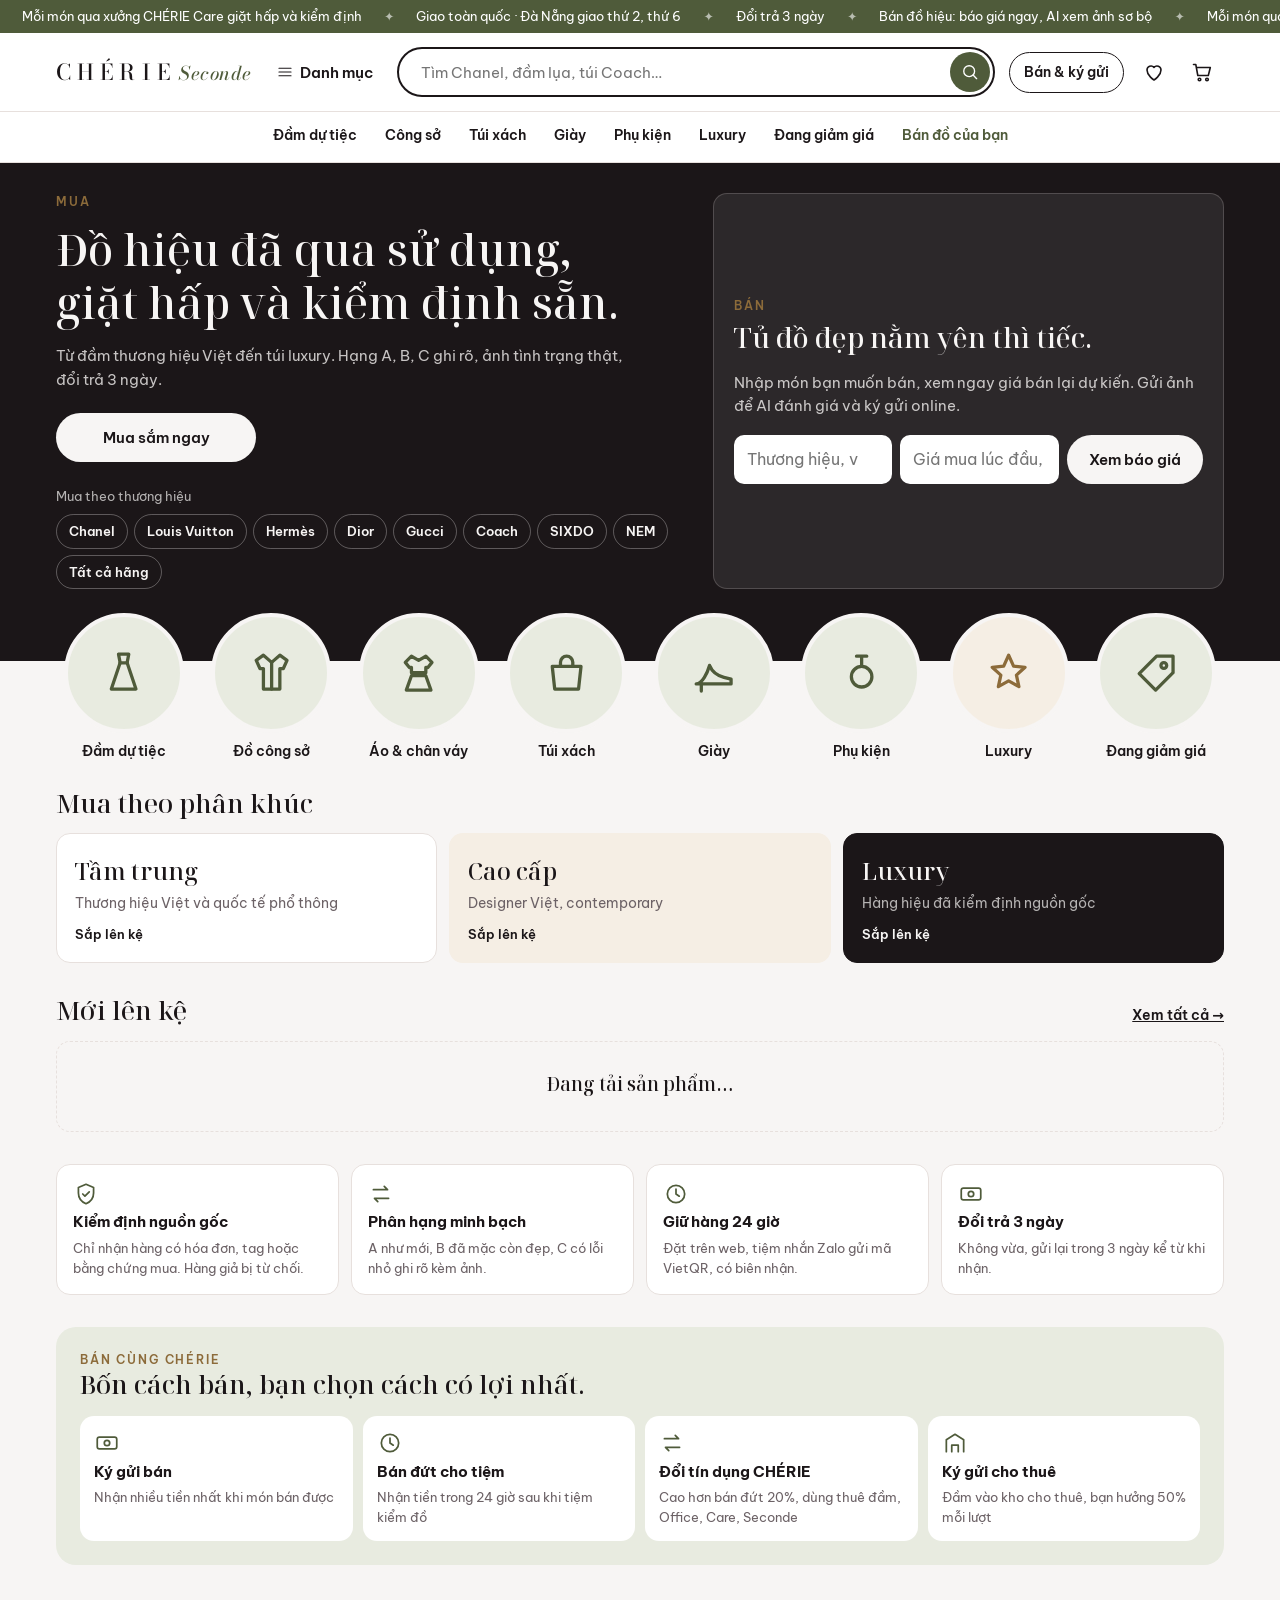
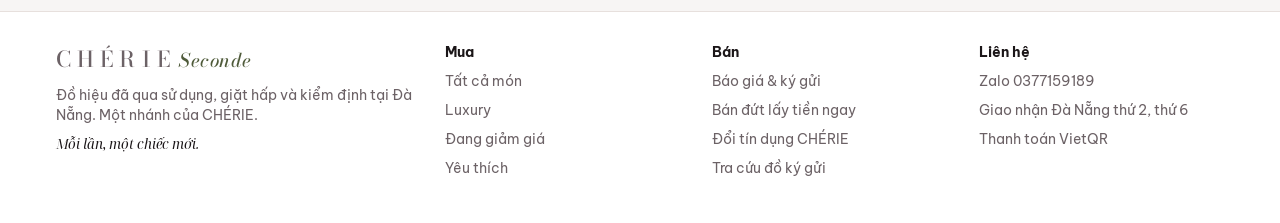
==== index.html @ 3f6c95f3 "Hợp đồng: Bên B để 'đang cập nhật', bỏ ký hiệu giả định khỏi chữ khách thấy Co-Authored-By: Claude O" ====
<!doctype html>
<html lang="vi">
<head>
<meta charset="utf-8">
<meta name="viewport" content="width=device-width,initial-scale=1,viewport-fit=cover">
<meta name="theme-color" content="#4F5B3A">
<link rel="preconnect" href="https://fonts.googleapis.com"><link rel="preconnect" href="https://fonts.gstatic.com" crossorigin>
<link rel="stylesheet" href="https://fonts.googleapis.com/css2?family=Bodoni+Moda:ital,opsz,wght@0,6..96,400..600;1,6..96,400&family=Noto+Serif+Display:ital,wght@0,400..600;1,400&family=Be+Vietnam+Pro:wght@400;500;600;700&display=swap">
<title>CHÉRIE Seconde · Đầm hiệu secondhand và ký gửi</title>
<meta name="description" content="Đầm thương hiệu Việt và hàng hiệu secondhand đã giặt hấp, phân hạng A/B/C rõ ràng, ảnh tình trạng thật. Giao toàn quốc, đổi trả 3 ngày. Nhận ký gửi đồ hiệu tại Đà Nẵng.">
<meta property="og:title" content="CHÉRIE Seconde">
<meta property="og:description" content="Đầm đẹp đã qua một mùa tiệc, giá chỉ bằng một phần. Ký gửi đồ hiệu cùng CHÉRIE.">
<meta property="og:url" content="https://2hand.cherie.io.vn/">
<link rel="canonical" href="https://2hand.cherie.io.vn/">
<link rel="stylesheet" href="seconde.css?v=4">
</head>
<body>
<div id="app"></div>
<div id="sheet" class="sheet" hidden><div class="in" id="sheetIn"></div></div>
<div id="toast" class="toast" hidden role="status"></div>
<script>window.SC_MODE="shop";</script>
<script src="config.js?v=2"></script>
<script src="api.js?v=1"></script>
<script src="app.js?v=6"></script>
</body>
</html>
---- seconde.css ----
/* Màu riêng Seconde: rêu #4F5B3A (tối #9DB08A), nền nhạt #E8EBE0 — theo Tóm tắt – Seconde. Biến vẫn tên --wine để khớp code cũ. */
/* Hai giao diện tách rời trong cùng kho dữ liệu: Cửa hàng (khách) và Quản trị (#quan-tri, nhân viên).
   Cửa hàng: lưới sản phẩm 2 cột trên điện thoại, giỏ hàng trượt. Quản trị: thanh bên trên máy tính, thanh dưới trên điện thoại. */
:root{
  --bg:#F7F5F4;--surface:#FFFFFF;--ink:#1B1618;--muted:#6C6266;--line:#E7E0DD;--soft:#F1ECEA;
  --wine:#4F5B3A;--wine-ink:#FFFFFF;--wine-soft:#E8EBE0;--gold:#8C6B3A;--gold-soft:#F5EEE4;
  --ok:#2F6B4F;--ok-soft:#E4F0E9;--warn:#985A0C;--warn-soft:#FBEEDA;--bad:#A3263A;--bad-soft:#F9E2E6;--info:#36556E;--info-soft:#E5EDF3;
  --display:'Noto Serif Display','Bodoni Moda',Georgia,serif;--brand:'Bodoni Moda',Didot,Georgia,serif;--body:'Be Vietnam Pro',system-ui,-apple-system,'Segoe UI',sans-serif;
  --r:14px;--r-sm:10px;--shadow:0 1px 2px rgba(27,22,24,.06),0 8px 24px rgba(27,22,24,.06);
}
@media (prefers-color-scheme:dark){:root:not([data-theme="light"]){
  --bg:#141011;--surface:#1E1819;--ink:#F2ECEA;--muted:#B0A4A8;--line:#382D30;--soft:#2A2124;
  --wine:#9DB08A;--wine-ink:#141A0F;--wine-soft:#262C1E;--gold:#D4B37E;--gold-soft:#32281B;
  --ok:#90CDAF;--ok-soft:#1D3128;--warn:#E9B66C;--warn-soft:#382A16;--bad:#F29CA9;--bad-soft:#3D1E24;--info:#9EC1DC;--info-soft:#1C2A35;
  --shadow:0 1px 2px rgba(0,0,0,.3),0 8px 24px rgba(0,0,0,.25);color-scheme:dark}}
:root[data-theme="dark"]{
  --bg:#141011;--surface:#1E1819;--ink:#F2ECEA;--muted:#B0A4A8;--line:#382D30;--soft:#2A2124;
  --wine:#9DB08A;--wine-ink:#141A0F;--wine-soft:#262C1E;--gold:#D4B37E;--gold-soft:#32281B;
  --ok:#90CDAF;--ok-soft:#1D3128;--warn:#E9B66C;--warn-soft:#382A16;--bad:#F29CA9;--bad-soft:#3D1E24;--info:#9EC1DC;--info-soft:#1C2A35;
  --shadow:0 1px 2px rgba(0,0,0,.3),0 8px 24px rgba(0,0,0,.25);color-scheme:dark}
*{box-sizing:border-box}
[hidden]{display:none!important}
html,body{background:var(--bg);color:var(--ink)}
body{font:15px/1.55 var(--body);margin:0}
body::before{content:"";position:fixed;inset:0 0 auto;height:env(safe-area-inset-top,0px);z-index:40;background:var(--bg)}
h1,h2,h3{font-family:var(--display);font-weight:500;text-wrap:balance;margin:0;line-height:1.2}
h1{font-size:clamp(26px,5.5vw,40px)}h2{font-size:clamp(21px,4vw,26px)}h3{font-size:18px}
a{color:inherit}
.gut{padding-left:max(16px,env(safe-area-inset-left,0px));padding-right:max(16px,env(safe-area-inset-right,0px))}
.max{max-width:1200px;margin:0 auto}
.num{font-variant-numeric:tabular-nums}
.muted{color:var(--muted)}.small{font-size:13px}
.eyebrow{font-size:11.5px;letter-spacing:.16em;text-transform:uppercase;color:var(--gold);font-weight:600}
.row{display:flex;flex-wrap:wrap;gap:8px;align-items:center}
.stack{display:flex;flex-direction:column;gap:12px}
.btn{display:inline-flex;align-items:center;justify-content:center;gap:6px;border:0;border-radius:999px;padding:11px 18px;font:inherit;font-weight:600;cursor:pointer;background:var(--ink);color:var(--bg);text-decoration:none;white-space:nowrap}
.btn.wine{background:var(--wine);color:var(--wine-ink)}
.btn.line{background:transparent;color:var(--ink);border:1px solid var(--line)}
.btn.soft{background:var(--soft);color:var(--ink)}
.btn.sm{padding:7px 12px;font-size:13px}
.btn.block{width:100%}
.btn[disabled]{opacity:.45;cursor:not-allowed}
button:focus-visible,a:focus-visible,input:focus-visible,select:focus-visible,textarea:focus-visible{outline:2px solid var(--gold);outline-offset:2px}
input,select,textarea{font:inherit;font-size:16px;color:var(--ink);background:var(--surface);border:1px solid var(--line);border-radius:var(--r-sm);padding:10px 12px;width:100%;min-width:0}
textarea{min-height:84px;resize:vertical}
label.f{display:flex;flex-direction:column;gap:5px;font-size:13px;color:var(--muted);min-width:0}
.g2{display:grid;grid-template-columns:repeat(auto-fit,minmax(min(100%,220px),1fr));gap:12px}
.chip{border:1px solid var(--line);background:var(--surface);color:var(--ink);border-radius:999px;padding:7px 13px;font:inherit;font-size:13.5px;cursor:pointer;white-space:nowrap}
.chip[aria-pressed="true"]{background:var(--ink);color:var(--bg);border-color:var(--ink)}
.chips{display:flex;gap:6px;overflow-x:auto;padding-bottom:2px;scrollbar-width:none}
.chips::-webkit-scrollbar{display:none}
.pill{display:inline-flex;align-items:center;gap:4px;border-radius:999px;padding:2px 9px;font-size:11.5px;font-weight:600;background:var(--soft);color:var(--ink);white-space:nowrap}
.pill.A,.pill.ok{background:var(--ok-soft);color:var(--ok)}
.pill.B{background:var(--gold-soft);color:var(--gold)}
.pill.C,.pill.wine{background:var(--wine-soft);color:var(--wine)}
.pill.warn{background:var(--warn-soft);color:var(--warn)}
.pill.bad{background:var(--bad-soft);color:var(--bad)}
.pill.info{background:var(--info-soft);color:var(--info)}
.pill.sale{background:var(--wine);color:var(--wine-ink)}
.card{background:var(--surface);border:1px solid var(--line);border-radius:var(--r);padding:16px;min-width:0}
.empty{border:1px dashed var(--line);border-radius:var(--r);padding:28px 18px;text-align:center;color:var(--muted)}
.empty b{display:block;color:var(--ink);font-family:var(--display);font-weight:500;font-size:19px;margin-bottom:4px}
.banner{border-radius:var(--r-sm);padding:10px 12px;font-size:13.5px;background:var(--gold-soft)}
.banner.bad{background:var(--bad-soft)}.banner.ok{background:var(--ok-soft)}.banner.info{background:var(--info-soft)}
.ph{aspect-ratio:3/4;width:100%;max-width:100%;border-radius:var(--r);background:linear-gradient(160deg,var(--gold-soft),var(--soft));overflow:hidden;position:relative;display:flex;align-items:center;justify-content:center}
.ph img{width:100%;height:100%;object-fit:cover;display:block}
.ph .mono{font-family:var(--display);font-size:clamp(16px,3.5vw,22px);letter-spacing:.22em;color:var(--gold);text-align:center;padding:12px}
.toast{position:fixed;left:50%;transform:translateX(-50%);bottom:calc(84px + env(safe-area-inset-bottom,0px));z-index:60;background:var(--ink);color:var(--bg);padding:10px 16px;border-radius:999px;font-size:14px;max-width:calc(100% - 32px);box-shadow:var(--shadow)}
.sheet{position:fixed;inset:0;z-index:50;background:rgba(18,10,13,.5);display:flex;align-items:flex-end;justify-content:center}
.sheet>.in{background:var(--bg);width:100%;max-width:760px;max-height:92%;overflow:auto;border-radius:22px 22px 0 0;padding:18px max(16px,env(safe-area-inset-right,0px)) calc(22px + env(safe-area-inset-bottom,0px)) max(16px,env(safe-area-inset-left,0px));display:flex;flex-direction:column;gap:14px}
.sheet.side{justify-content:flex-end;align-items:stretch}
.sheet.side>.in{max-width:440px;max-height:none;height:100%;border-radius:0;padding-top:calc(18px + env(safe-area-inset-top,0px))}
@media (min-width:760px){.sheet:not(.side){align-items:center}.sheet:not(.side)>.in{border-radius:22px}}
@media (max-width:759px){.sheet.side{align-items:flex-end}.sheet.side>.in{height:auto;max-height:92%;max-width:none;border-radius:22px 22px 0 0;padding-top:18px}}
.x{margin-left:auto;background:transparent;border:0;font-size:26px;color:var(--muted);cursor:pointer;line-height:1;padding:4px 8px}
.tbl{overflow-x:auto;border:1px solid var(--line);border-radius:var(--r);background:var(--surface)}
table{border-collapse:collapse;width:100%;font-size:13.5px}
th,td{text-align:left;padding:10px;border-bottom:1px solid var(--line);vertical-align:top}
th{font-size:11.5px;letter-spacing:.08em;text-transform:uppercase;color:var(--muted);font-weight:600;white-space:nowrap}
tr:last-child td{border-bottom:0}
.r{text-align:right}
@media (prefers-reduced-motion:no-preference){.sheet>.in{animation:up .22s ease-out}@keyframes up{from{transform:translateY(20px);opacity:.6}to{transform:none;opacity:1}}}

/* ============ CỬA HÀNG (kiểu sàn, tham khảo bố cục Etsy) ============ */
.annc{background:var(--wine);color:var(--wine-ink);font-size:12.5px;overflow:hidden;white-space:nowrap;padding-block:7px}
.annc .track{display:inline-flex;gap:22px;align-items:center;padding-left:22px;animation:chay 38s linear infinite;will-change:transform}
.annc .track i{font-style:normal;opacity:.6}
@keyframes chay{from{transform:translateX(0)}to{transform:translateX(-50%)}}
.annc:hover .track{animation-play-state:paused}
@media (prefers-reduced-motion:reduce){.annc .track{animation:none}}
.shead{position:sticky;top:env(safe-area-inset-top,0px);z-index:30;background:var(--surface);border-bottom:1px solid var(--line)}
.shead .in{display:flex;align-items:center;gap:14px;padding-block:14px}
.word{font-family:var(--brand);font-size:22px;letter-spacing:.28em;font-weight:500;white-space:nowrap;text-decoration:none;color:var(--ink)}
.word em{font-style:italic;letter-spacing:.03em;color:var(--wine);font-size:19px;margin-left:3px}
.catbtn{display:inline-flex;align-items:center;gap:6px;border:0;background:transparent;color:var(--ink);font:inherit;font-weight:600;padding:8px 10px;border-radius:999px;cursor:pointer;white-space:nowrap}
.catbtn:hover{background:var(--soft)}
.ssearch{flex:1;min-width:0;display:flex;align-items:center;border:2px solid var(--ink);border-radius:999px;background:var(--surface);padding:3px 3px 3px 16px}
.ssearch input{border:0;padding:8px 6px;background:transparent;font-size:15px;outline:none}
.ssearch input:focus-visible{outline:none}
.ssearch:focus-within{box-shadow:0 0 0 3px var(--wine-soft)}
.ssearch button{flex:none;width:40px;height:40px;border-radius:999px;border:0;background:var(--wine);color:var(--wine-ink);display:flex;align-items:center;justify-content:center;cursor:pointer}
.ssearch button .ico{width:20px;height:20px}
.sact{display:flex;align-items:center;gap:4px}
.sellbtn{white-space:nowrap;text-decoration:none;font-weight:600;font-size:14px;padding:9px 14px;border-radius:999px;border:1.5px solid var(--ink);color:var(--ink);margin-right:4px}
.sellbtn:hover{background:var(--ink);color:var(--bg)}
.icbtn{position:relative;display:inline-flex;align-items:center;justify-content:center;width:44px;height:44px;border-radius:999px;border:0;background:transparent;color:var(--ink);cursor:pointer;text-decoration:none}
.icbtn:hover{background:var(--soft)}
.icbtn .ico{width:24px;height:24px}
.icbtn b{position:absolute;top:2px;right:2px;min-width:18px;height:18px;border-radius:999px;background:var(--wine);color:var(--wine-ink);font-size:11px;display:flex;align-items:center;justify-content:center;padding:0 4px}
.subnav-w{border-top:1px solid var(--line)}
.subnav{display:flex;justify-content:center;gap:4px;overflow-x:auto;scrollbar-width:none;padding-block:4px}
.subnav::-webkit-scrollbar{display:none}
.subnav a{padding:9px 12px;text-decoration:none;font-weight:600;font-size:14px;color:var(--ink);white-space:nowrap;border-bottom:2px solid transparent}
.subnav a:hover,.subnav a[aria-current="page"]{border-bottom-color:var(--ink)}
.subnav a.sell{color:var(--wine)}
@media (max-width:899px){
  .shead .in{flex-wrap:wrap;gap:8px 10px;padding-block:10px}
  .catbtn span,.sellbtn{display:none}
  .word{font-size:19px;margin-right:auto;order:-1}
  .catbtn{order:-2;padding:8px}
  .ssearch{order:5;flex-basis:100%}
  .subnav{justify-content:flex-start}
}
/* dải hai nhiệm vụ */
.band{background:var(--ink);color:var(--bg);padding-block:30px 72px}
.band.slim{padding-block:30px}
.band .eyebrow{color:var(--gold)}
.band h1{font-size:clamp(28px,4.4vw,44px);margin-top:6px}
.band p{color:color-mix(in srgb,var(--bg) 78%,transparent);max-width:58ch;margin:10px 0 0}
.duo{display:grid;grid-template-columns:1.25fr 1fr;gap:18px;align-items:stretch}
@media (max-width:820px){.duo{grid-template-columns:1fr}}
.mission{display:flex;flex-direction:column;gap:6px;justify-content:center}
.mission .row{margin-top:14px}
.mission.sell{background:color-mix(in srgb,var(--bg) 8%,transparent);border:1px solid color-mix(in srgb,var(--bg) 18%,transparent);border-radius:var(--r);padding:20px}
.mission.sell h2{font-size:clamp(22px,3vw,28px)}
.qq{display:grid;grid-template-columns:1fr 1fr auto;gap:8px;margin-top:12px}
@media (max-width:520px){.qq{grid-template-columns:1fr}}
.qq input{background:var(--surface);color:var(--ink);border-color:transparent}
.btn.light{background:var(--bg);color:var(--ink)}
.btn.ghost{background:transparent;color:var(--bg);border:1px solid color-mix(in srgb,var(--bg) 40%,transparent)}
/* vòng tròn danh mục, đè lên mép dải tối */
.cats{display:grid;grid-template-columns:repeat(8,minmax(0,1fr));gap:12px;margin-top:-48px;position:relative}
@media (max-width:899px){.cats{grid-template-columns:repeat(4,minmax(0,1fr));margin-top:-40px}}
.cat{display:flex;flex-direction:column;align-items:center;gap:8px;text-decoration:none;color:var(--ink);font-weight:600;font-size:13.5px;text-align:center}
.circ{width:100%;max-width:120px;aspect-ratio:1;border-radius:999px;background:var(--wine-soft);border:4px solid var(--bg);display:flex;align-items:center;justify-content:center;color:var(--wine);transition:transform .15s}
.circ.lux{background:var(--gold-soft);color:var(--gold)}
.cat:hover .circ{transform:translateY(-3px)}
.cico{width:44%;height:44%}
.cico.sm{width:26px;height:26px;flex:none}
.sect{padding-block:26px 6px}
.sh{display:flex;align-items:baseline;justify-content:space-between;gap:12px;margin-bottom:14px}
.sh a{font-weight:600;font-size:14px;color:var(--ink)}
.tiers3{display:grid;grid-template-columns:repeat(3,minmax(0,1fr));gap:12px}
@media (max-width:720px){.tiers3{grid-template-columns:1fr}}
.tier{display:flex;flex-direction:column;gap:4px;text-decoration:none;color:var(--ink);border-radius:var(--r);padding:18px;background:var(--surface);border:1px solid var(--line);min-height:120px;justify-content:flex-end}
.tier b{font-family:var(--display);font-weight:500;font-size:24px}
.tier span{color:var(--muted);font-size:13.5px}
.tier em{font-style:normal;font-weight:600;font-size:13px;margin-top:6px}
.tier.luxury{background:var(--ink);color:var(--bg);border-color:var(--ink)}
.tier.luxury span{color:color-mix(in srgb,var(--bg) 70%,transparent)}
.tier.caocap{background:var(--gold-soft);border-color:transparent}
.tier:hover{box-shadow:var(--shadow)}
/* lưới sản phẩm */
.grid{display:grid;grid-template-columns:repeat(4,minmax(0,1fr));gap:24px 18px;padding-block:4px 20px}
@media (max-width:1000px){.grid{grid-template-columns:repeat(3,minmax(0,1fr))}}
@media (max-width:680px){.grid{grid-template-columns:repeat(2,minmax(0,1fr));gap:18px 10px}}
.pcard{display:flex;flex-direction:column;gap:4px;min-width:0}
.pcard .media{position:relative}
.pcard .imgbtn{display:block;border-radius:var(--r);overflow:hidden}
.pcard .imgbtn .ph{border-radius:var(--r);transition:transform .25s}
.pcard:hover .imgbtn .ph{transform:scale(1.02)}
.heart{position:absolute;right:8px;top:8px;width:36px;height:36px;border-radius:999px;border:0;background:var(--surface);color:var(--ink);display:flex;align-items:center;justify-content:center;cursor:pointer;box-shadow:0 1px 4px rgba(0,0,0,.15)}
.heart .ico{width:19px;height:19px}
.heart[aria-pressed="true"]{color:var(--bad)}
.heart[aria-pressed="true"] .ico{fill:currentColor}
.heart.big{width:44px;height:44px;right:12px;top:12px}
.tag{position:absolute;left:8px;bottom:8px;font-size:11.5px;font-weight:700;padding:4px 9px;border-radius:999px;background:var(--surface);color:var(--ink)}
.tag.lux{background:var(--ink);color:var(--bg)}
.tag.sale{background:var(--wine);color:var(--wine-ink)}
.tag.static{position:static;align-self:flex-start}
.pcard .nm{font-size:14.5px;line-height:1.35;color:var(--ink);text-decoration:none;white-space:nowrap;overflow:hidden;text-overflow:ellipsis;margin-top:6px}
.pcard .nm:hover{text-decoration:underline}
.seller{font-size:12.5px;color:var(--muted)}
.hg{font-weight:600}.hg.A{color:var(--ok)}.hg.B{color:var(--gold)}.hg.C{color:var(--wine)}
.price{display:flex;gap:6px;align-items:baseline;flex-wrap:wrap}
.price b{font-weight:700;font-size:16px}
.price s{color:var(--muted);font-size:12.5px}
.price .off{font-size:12.5px;color:var(--muted)}
.save{color:var(--ok);font-weight:600}
.why{display:grid;grid-template-columns:repeat(4,minmax(0,1fr));gap:12px}
@media (max-width:820px){.why{grid-template-columns:repeat(2,minmax(0,1fr))}}
.why div{background:var(--surface);border:1px solid var(--line);border-radius:var(--r);padding:16px;font-size:13px;color:var(--muted);display:flex;flex-direction:column;gap:4px}
.why b{color:var(--ink);font-size:14.5px}
.wico{width:26px;height:26px;color:var(--wine);flex:none}
.sellband{background:var(--wine-soft);border-radius:calc(var(--r) + 6px);padding:24px;display:flex;flex-direction:column;gap:16px}
.sellband.slim{flex-direction:row;align-items:center;justify-content:space-between;flex-wrap:wrap;padding:18px 22px}
.ways{display:grid;grid-template-columns:repeat(4,minmax(0,1fr));gap:10px}
@media (max-width:820px){.ways{grid-template-columns:repeat(2,minmax(0,1fr))}}
.ways a{background:var(--surface);border-radius:var(--r);padding:14px;text-decoration:none;color:var(--muted);font-size:13px;display:flex;flex-direction:column;gap:4px}
.ways b{color:var(--ink);font-size:15px}
.ways a:hover{box-shadow:var(--shadow)}
/* trang Mua */
.mhead{padding-top:18px}
.mhead h1{margin-top:6px}
.mhead p{margin:4px 0 0}
.crumb{font-size:13px;color:var(--muted)}
.crumb a{color:var(--muted)}
.filters{position:sticky;top:calc(env(safe-area-inset-top,0px) + var(--hh,120px));z-index:20;background:var(--bg);display:flex;gap:8px;align-items:center;overflow-x:auto;scrollbar-width:none;padding-block:12px}
.filters::-webkit-scrollbar{display:none}
.grow{flex:1}
.chipsel{position:relative;flex:none}
.chipsel select{appearance:none;-webkit-appearance:none;border:1px solid var(--line);background:var(--surface);border-radius:999px;padding:8px 32px 8px 14px;font-size:14px;font-weight:600;cursor:pointer;width:auto}
.chipsel::after{content:"";position:absolute;right:13px;top:50%;width:6px;height:6px;border-right:2px solid currentColor;border-bottom:2px solid currentColor;transform:translateY(-70%) rotate(45deg);pointer-events:none}
.chipsel.on select{background:var(--ink);color:var(--bg);border-color:var(--ink)}
.chipsel.on::after{color:var(--bg)}
.sr{position:absolute;width:1px;height:1px;overflow:hidden;clip:rect(0 0 0 0)}
.chip{flex:none;font-weight:600}
.chip.on{background:var(--soft);border-color:var(--soft)}
.mtags{display:flex;flex-wrap:wrap;gap:6px;align-items:center;margin-bottom:8px}
.mtags:empty{display:none}
.linkbtn{border:0;background:none;color:var(--ink);font:inherit;font-size:13.5px;text-decoration:underline;cursor:pointer;padding:6px}
/* trang sản phẩm */
.sp{padding-top:14px}
.spgrid{display:grid;grid-template-columns:minmax(0,1.35fr) minmax(300px,1fr);gap:32px;margin-top:12px;align-items:start}
@media (max-width:880px){.spgrid{grid-template-columns:1fr;gap:18px}}
.gallery{display:flex;gap:10px}
.thumbs-v{display:flex;flex-direction:column;gap:8px;width:64px;flex:none;max-height:640px;overflow-y:auto}
.thumbs-v button{all:unset;cursor:pointer;border-radius:8px;overflow:hidden;aspect-ratio:1;border:2px solid transparent;box-sizing:border-box}
.thumbs-v button[aria-pressed="true"]{border-color:var(--ink)}
.thumbs-v img{width:100%;height:100%;object-fit:cover;display:block}
@media (max-width:880px){.gallery{flex-direction:column-reverse}.thumbs-v{flex-direction:row;width:auto;max-height:none;overflow-x:auto}.thumbs-v button{width:58px;flex:none}}
.mainimg{position:relative;flex:1;min-width:0;border-radius:var(--r);overflow:hidden;background:var(--soft)}
.mainimg img{width:100%;aspect-ratio:4/5;object-fit:cover;display:block}
.mainimg .ph{border-radius:0}
.mainimg .nav{position:absolute;top:50%;transform:translateY(-50%);width:42px;height:42px;border-radius:999px;border:0;background:var(--surface);color:var(--ink);display:flex;align-items:center;justify-content:center;cursor:pointer;box-shadow:var(--shadow)}
.mainimg .nav.l{left:12px}.mainimg .nav.r{right:12px}
.buybox{display:flex;flex-direction:column;gap:12px;position:sticky;top:calc(var(--hh,120px) + 16px)}
@media (max-width:880px){.buybox{position:static}}
.sptitle{font-size:clamp(24px,3vw,30px)}
.bigprice{font-size:28px;font-weight:700}
.policy{border:1px solid var(--line);border-radius:var(--r);background:var(--surface)}
.policy div{display:flex;justify-content:space-between;gap:12px;padding:10px 14px;border-bottom:1px solid var(--line);font-size:13.5px}
.policy div:last-child{border:0}
.policy span{color:var(--muted)}
.policy b{text-align:right;font-weight:600}
.hl h3{font-family:var(--body);font-weight:700;font-size:15px;margin-bottom:6px}
.hl ul{list-style:none;margin:0;padding:0}
.hl li{display:flex;justify-content:space-between;gap:12px;padding:6px 0;border-bottom:1px dashed var(--line);font-size:14px}
.hl li span{color:var(--muted)}
.hl p{margin:0;line-height:1.6}
.lo{color:var(--wine)}
.btn.block{width:100%;padding:14px}
/* trang Bán */
.sellgrid{display:grid;grid-template-columns:minmax(0,1.6fr) minmax(260px,1fr);gap:22px;padding-block:22px 30px;align-items:start}
@media (max-width:900px){.sellgrid{grid-template-columns:1fr}}
.sellside{position:sticky;top:calc(var(--hh,120px) + 16px)}
@media (max-width:900px){.sellside{position:static}}
.stp{display:flex;align-items:center;gap:10px}
.stp span{width:30px;height:30px;border-radius:999px;background:var(--ink);color:var(--bg);display:flex;align-items:center;justify-content:center;font-weight:700;flex:none}
.stp h2{font-size:21px}
.choose3{display:grid;grid-template-columns:repeat(3,minmax(0,1fr));gap:8px;margin-top:6px}
@media (max-width:560px){.choose3{grid-template-columns:1fr}}
.choose3 button,.offer{all:unset;box-sizing:border-box;cursor:pointer;background:var(--surface);border:1.5px solid var(--line);border-radius:var(--r);padding:12px;display:flex;flex-direction:column;gap:3px;color:var(--ink)}
.choose3 button span{font-size:12.5px;color:var(--muted)}
.choose3 button[aria-pressed="true"],.offer[aria-pressed="true"]{border-color:var(--wine);background:var(--wine-soft);box-shadow:0 0 0 1px var(--wine)}
.choose3 button:focus-visible,.offer:focus-visible{outline:2px solid var(--gold);outline-offset:2px}
.offers{display:grid;grid-template-columns:repeat(2,minmax(0,1fr));gap:10px}
@media (max-width:560px){.offers{grid-template-columns:1fr}}
.offer .ohead{display:flex;justify-content:space-between;align-items:center;gap:8px}
.offer .badge{font-size:11px;font-weight:700;background:var(--soft);padding:3px 8px;border-radius:999px}
.offer[aria-pressed="true"] .badge{background:var(--wine);color:var(--wine-ink)}
.offer b{font-size:15.5px;margin-top:4px}
.offer .amt{font-size:20px;font-weight:700;letter-spacing:-.01em}
.offer[disabled]{opacity:.5;cursor:not-allowed}
.empty.slim{padding:16px}
.linkcard{text-decoration:none;color:var(--ink);display:flex;flex-direction:column;gap:2px}
/* chung */
.gal{display:flex;gap:8px;overflow-x:auto;scroll-snap-type:x mandatory}
.gal .ph{flex:0 0 min(78%,320px);scroll-snap-align:start}
.cline{display:grid;grid-template-columns:64px 1fr auto;gap:10px;align-items:center;border-bottom:1px solid var(--line);padding-bottom:10px}
.cline .ph{border-radius:8px}
.tiers{display:flex;flex-direction:column}
.tiers div{display:flex;justify-content:space-between;gap:10px;border-bottom:1px solid var(--line);padding-block:8px}
.tiers div:last-child{border:0}
.menudm{display:grid;grid-template-columns:1fr;gap:4px}
.menudm a{display:flex;align-items:center;gap:12px;padding:10px;border-radius:10px;text-decoration:none;color:var(--ink);font-weight:600}
.menudm a:hover{background:var(--soft)}
.menudm small{display:block;font-weight:400;color:var(--muted);font-size:12.5px}
.sfoot2{margin-top:40px;background:var(--surface);border-top:1px solid var(--line);padding-block:30px 44px;font-size:13.5px}
.fcols{display:grid;grid-template-columns:1.5fr 1fr 1fr 1fr;gap:22px}
@media (max-width:760px){.fcols{grid-template-columns:1fr 1fr}}
.fcols div{display:flex;flex-direction:column;gap:8px;color:var(--muted)}
.fcols b{color:var(--ink)}
.fcols a{color:var(--muted);text-decoration:none}
.fcols a:hover{color:var(--ink);text-decoration:underline}
.fcols p{margin:0}
.tag2{font-family:var(--display);font-style:italic;color:var(--ink)}

/* ============ QUẢN TRỊ ============ */
.adm{display:grid;grid-template-columns:232px minmax(0,1fr);min-height:100%}
.aside{position:sticky;top:env(safe-area-inset-top,0px);height:100vh;align-self:start;border-right:1px solid var(--line);background:var(--surface);display:flex;flex-direction:column;gap:4px;padding:18px 12px}
.aside .word{font-size:19px;padding:4px 10px 14px}
.aside a{display:flex;align-items:center;gap:10px;padding:10px 12px;border-radius:10px;text-decoration:none;color:var(--muted);font-weight:500}
.aside a[aria-current="page"]{background:var(--soft);color:var(--ink)}
.aside a .cnt{margin-left:auto}
.aside .foot{margin-top:auto;font-size:12px;color:var(--muted);padding:10px}
.amain{min-width:0;padding-block:0 calc(90px + env(safe-area-inset-bottom,0px))}
.atop{position:sticky;top:env(safe-area-inset-top,0px);z-index:25;background:var(--bg);border-bottom:1px solid var(--line)}
.atop .in{display:flex;align-items:center;gap:12px;padding-block:12px;flex-wrap:wrap}
.atop h1{font-size:24px}
.atop .q{flex:1 1 220px;max-width:420px;margin-left:auto;position:relative}
.atop .q input{border-radius:999px;padding:9px 14px;background:var(--surface)}
.qres{position:absolute;left:0;right:0;top:calc(100% + 6px);background:var(--surface);border:1px solid var(--line);border-radius:var(--r);box-shadow:var(--shadow);max-height:60vh;overflow:auto;z-index:30}
.qres button{all:unset;display:flex;gap:10px;align-items:center;width:100%;box-sizing:border-box;padding:10px 12px;cursor:pointer;border-bottom:1px solid var(--line)}
.qres button:hover,.qres button:focus-visible{background:var(--soft)}
.abody{display:flex;flex-direction:column;gap:18px;padding-block:18px}
.bnav{display:none}
@media (max-width:899px){
  .adm{grid-template-columns:minmax(0,1fr)}
  .aside{display:none}
  .bnav{display:grid;grid-template-columns:repeat(5,1fr);position:fixed;left:0;right:0;bottom:0;z-index:30;background:var(--surface);border-top:1px solid var(--line);padding:6px max(6px,env(safe-area-inset-right,0px)) calc(6px + env(safe-area-inset-bottom,0px)) max(6px,env(safe-area-inset-left,0px))}
  .bnav a{display:flex;flex-direction:column;align-items:center;gap:2px;text-decoration:none;color:var(--muted);font-size:11px;font-weight:600;padding:4px 2px;position:relative}
  .bnav a svg{width:22px;height:22px}
  .bnav a[aria-current="page"]{color:var(--wine)}
  .bnav a .dot{position:absolute;top:0;right:calc(50% - 18px);min-width:16px;height:16px;border-radius:999px;background:var(--wine);color:var(--wine-ink);font-size:10px;display:flex;align-items:center;justify-content:center;padding:0 4px}
  .bnav a.plus svg{width:30px;height:30px}
}
.ico{width:18px;height:18px;flex:none}
.kpis{display:grid;grid-template-columns:repeat(4,minmax(0,1fr));gap:12px}
@media (max-width:899px){.kpis{grid-template-columns:repeat(2,minmax(0,1fr))}}
.kpi{background:var(--surface);border:1px solid var(--line);border-radius:var(--r);padding:14px;display:flex;flex-direction:column;gap:2px;min-width:0}
.kpi .k{font-size:12.5px;color:var(--muted)}
.kpi .v{font-size:clamp(18px,3.4vw,24px);font-weight:700;letter-spacing:-.01em}
.kpi .s{font-size:12px;color:var(--muted)}
.todo{display:flex;flex-direction:column;gap:8px}
.task{display:grid;grid-template-columns:6px minmax(0,1fr) auto;gap:12px;align-items:center;background:var(--surface);border:1px solid var(--line);border-radius:var(--r);padding:12px 12px 12px 0;overflow:hidden}
.task .bar{align-self:stretch;border-radius:0 4px 4px 0;background:var(--line)}
.task.p1 .bar{background:var(--bad)}.task.p2 .bar{background:var(--warn)}.task.p3 .bar{background:var(--info)}
.task .t{font-weight:600}
.task .d{font-size:13px;color:var(--muted)}
.task .acts{display:flex;gap:6px;flex-wrap:wrap;justify-content:flex-end}
@media (max-width:620px){.task{grid-template-columns:6px minmax(0,1fr)}.task .acts{grid-column:2;justify-content:flex-start}}
.two{display:grid;grid-template-columns:1.4fr 1fr;gap:16px}
@media (max-width:899px){.two{grid-template-columns:1fr}}
.chart svg{width:100%;height:auto;display:block}
.aging{display:flex;height:14px;border-radius:999px;overflow:hidden;background:var(--soft)}
.aging span{display:block;height:100%}
.legend{display:flex;flex-wrap:wrap;gap:6px 14px;font-size:12.5px;color:var(--muted)}
.legend i{display:inline-block;width:10px;height:10px;border-radius:3px;margin-right:5px;vertical-align:-1px}
.seg{display:flex;gap:6px;overflow-x:auto;scrollbar-width:none}
.seg::-webkit-scrollbar{display:none}
.irow{display:grid;grid-template-columns:auto 56px minmax(0,1fr) auto;gap:12px;align-items:center;background:var(--surface);border:1px solid var(--line);border-radius:var(--r);padding:10px 12px;cursor:pointer;text-align:left;font:inherit;color:inherit;width:100%}
.irow .ph{border-radius:8px}
.irow .ttl{font-weight:600;line-height:1.3}
.irow .sub{font-size:12.5px;color:var(--muted);display:flex;gap:6px;flex-wrap:wrap;align-items:center}
.irow .pr{text-align:right;font-weight:700}
.irow .pr small{display:block;font-weight:500;color:var(--muted);font-size:11.5px}
.irow input[type=checkbox]{width:20px;height:20px}
.irow.nosel{grid-template-columns:56px minmax(0,1fr) auto}
@media (max-width:520px){.irow .pr small{display:none}}
.bulk{position:sticky;bottom:calc(76px + env(safe-area-inset-bottom,0px));z-index:15;background:var(--ink);color:var(--bg);border-radius:999px;padding:8px 8px 8px 16px;display:flex;align-items:center;gap:8px;box-shadow:var(--shadow);flex-wrap:wrap}
@media (min-width:900px){.bulk{bottom:16px}}
.bulk .btn{background:var(--bg);color:var(--ink)}
.wiz{display:flex;gap:6px}
.wiz span{flex:1;height:4px;border-radius:999px;background:var(--line)}
.wiz span.on{background:var(--wine)}
.choose{display:grid;grid-template-columns:repeat(3,minmax(0,1fr));gap:10px}
@media (max-width:620px){.choose{grid-template-columns:1fr}}
.choose button{all:unset;box-sizing:border-box;cursor:pointer;background:var(--surface);border:1.5px solid var(--line);border-radius:var(--r);padding:14px;display:flex;flex-direction:column;gap:4px}
.choose button[aria-pressed="true"]{border-color:var(--wine);background:var(--wine-soft)}
.choose b{font-size:15px}.choose span{font-size:13px;color:var(--muted)}
.checks{display:grid;grid-template-columns:repeat(auto-fit,minmax(min(100%,200px),1fr));gap:8px}
.checks label{display:flex;gap:10px;align-items:center;background:var(--surface);border:1px solid var(--line);border-radius:var(--r-sm);padding:10px 12px;font-size:14px;cursor:pointer}
.checks input{width:18px;height:18px;flex:none}
.thumbs{display:grid;grid-template-columns:repeat(auto-fill,minmax(88px,1fr));gap:8px}
.thumbs .t{position:relative}
.thumbs .t button{position:absolute;right:4px;top:4px;border:0;border-radius:999px;background:var(--ink);color:var(--bg);width:24px;height:24px;cursor:pointer;font-size:14px;line-height:1}
.drop{border:1.5px dashed var(--line);border-radius:var(--r);padding:18px;text-align:center;color:var(--muted);cursor:pointer;display:block}
.drop input{display:none}
.ai{background:linear-gradient(135deg,var(--info-soft),var(--wine-soft));border-radius:var(--r);padding:14px;display:flex;flex-direction:column;gap:8px}
.breakdown{display:flex;flex-direction:column;font-size:14px}
.breakdown div{display:flex;justify-content:space-between;gap:12px;padding-block:6px;border-bottom:1px dashed var(--line)}
.breakdown div:last-child{border:0;font-weight:700}
.tl{display:flex;flex-direction:column;gap:0;border-left:2px solid var(--line);margin-left:6px;padding-left:14px}
.tl div{position:relative;padding-block:4px;font-size:13.5px}
.tl div::before{content:"";position:absolute;left:-20px;top:11px;width:10px;height:10px;border-radius:999px;background:var(--surface);border:2px solid var(--wine)}
.tl small{color:var(--muted);margin-right:6px}
.msg{background:var(--soft);border-radius:var(--r-sm);padding:12px;white-space:pre-wrap;font-size:14px}
.ctable .row-chu{cursor:pointer}

/* ===== bản 4: tab Mua/Bán, thương hiệu, quay lại, luồng bán 6 bước ===== */
.hsw{display:none;background:color-mix(in srgb,var(--bg) 10%,transparent);border-radius:999px;padding:4px;margin-bottom:18px;gap:4px}
.hsw button{flex:1;border:0;border-radius:999px;padding:10px;font:inherit;font-weight:600;font-size:14px;color:var(--bg);background:transparent;cursor:pointer}
.hsw button[aria-selected="true"]{background:var(--bg);color:var(--ink)}
@media (max-width:820px){.hsw{display:flex}.duo[data-tab="mua"] .mission.sell,.duo[data-tab="ban"] .mission.buy{display:none}.mission .cta{width:100%}}
.mission .cta{margin-top:16px;align-self:flex-start;min-width:200px;padding:13px 22px}
.qq .cta{margin-top:0;min-width:0}
.bwrap{margin-top:18px;display:flex;flex-direction:column;gap:8px}
.bwrap>span{color:color-mix(in srgb,var(--bg) 70%,transparent)}
.bchips{display:flex;flex-wrap:wrap;gap:6px}
.bchips a,.bchips button{border:1px solid color-mix(in srgb,var(--bg) 30%,transparent);color:var(--bg);background:transparent;border-radius:999px;padding:6px 12px;font:inherit;font-size:13px;font-weight:600;text-decoration:none;cursor:pointer}
.bchips a:hover,.bchips button:hover{background:color-mix(in srgb,var(--bg) 14%,transparent)}
.bchips.dark a,.bchips.dark button{border-color:var(--line);color:var(--ink)}
.bchips.dark a:hover,.bchips.dark button:hover{background:var(--soft)}
.backrow{display:flex;align-items:center;gap:12px;flex-wrap:wrap;margin-bottom:6px}
.back{display:inline-flex;align-items:center;gap:4px;border:1px solid var(--line);background:var(--surface);color:var(--ink);border-radius:999px;padding:6px 12px 6px 8px;font:inherit;font-size:13.5px;font-weight:600;cursor:pointer}
.back .ico{width:16px;height:16px}
.banwrap h1{font-size:clamp(26px,4vw,36px)}
.stepper{list-style:none;margin:0 0 18px;padding:0;display:grid;grid-template-columns:repeat(6,minmax(0,1fr));gap:6px;scroll-margin-top:calc(var(--hh,120px) + 8px)}
.stepper li{display:flex;flex-direction:column;gap:6px;font-size:12px;color:var(--muted)}
.stepper li::before{content:"";height:4px;border-radius:999px;background:var(--line)}
.stepper li.xong::before,.stepper li.dang::before{background:var(--wine)}
.stepper li span{display:none}
.stepper li b{font-weight:600}
.stepper li.dang b{color:var(--ink)}
@media (max-width:620px){.stepper li b{display:none}.stepper li.dang b{display:block;grid-column:1/-1}}
.navrow{justify-content:space-between;margin-top:6px}
.estim{display:flex;flex-direction:column;gap:2px;background:var(--wine-soft);border-radius:var(--r);padding:14px}
.estim b{font-size:22px}
.shots{list-style:none;margin:0;padding:0;display:grid;grid-template-columns:repeat(auto-fit,minmax(min(100%,200px),1fr));gap:6px}
.shots li{font-size:13px;padding:8px 10px;border-radius:10px;background:var(--soft);display:flex;gap:8px;align-items:center}
.shots li::before{content:"";width:16px;height:16px;border-radius:999px;border:1.5px solid var(--muted);flex:none}
.shots li.ok::before{background:var(--ok);border-color:var(--ok);box-shadow:inset 0 0 0 3px var(--soft)}
.thumbs .ph{position:relative}
.upl{position:absolute;inset:auto 0 0 0;background:rgba(0,0,0,.55);color:#fff;font-size:11px;text-align:center;padding:3px}
.drop{display:flex;flex-direction:column;align-items:center;gap:4px}
.drop .ico{width:26px;height:26px}
.drop.slim{padding:12px;flex-direction:row;justify-content:center;font-weight:600;color:var(--ink)}
.drop.done{border-style:solid;border-color:var(--ok);background:var(--ok-soft)}
.aigrid{display:grid;grid-template-columns:repeat(auto-fit,minmax(min(100%,220px),1fr));gap:10px}
.aibox{background:var(--soft);border-radius:var(--r);padding:12px;display:flex;flex-direction:column;gap:4px}
.aibox b{font-size:15.5px}
.meter{height:6px;border-radius:999px;background:var(--line);overflow:hidden}
.meter span{display:block;height:100%;background:var(--wine)}
.aiwait{display:flex;gap:12px;align-items:center;padding:16px;background:var(--soft);border-radius:var(--r)}
.spin{width:26px;height:26px;border-radius:999px;border:3px solid var(--line);border-top-color:var(--wine);flex:none}
@media (prefers-reduced-motion:no-preference){.spin{animation:quay 1s linear infinite}@keyframes quay{to{transform:rotate(360deg)}}}
.card.inner{background:var(--soft);border-color:transparent}
.hdbox{max-height:340px;overflow:auto;border:1px solid var(--line);border-radius:var(--r-sm);padding:14px;background:var(--bg);font-size:13.5px;line-height:1.6}
.hdbox h3{font-family:var(--body);font-size:15px;font-weight:700;text-align:center;margin-bottom:8px}
.hdbox p{margin:0 0 8px}
.cbx{display:flex;gap:10px;align-items:flex-start;font-size:14px;cursor:pointer}
.cbx input{width:20px;height:20px;flex:none;margin-top:1px}
.kywrap{position:relative;border:1.5px dashed var(--line);border-radius:var(--r-sm);background:#fff}
.kywrap canvas{display:block;width:100%;height:auto;aspect-ratio:10/3;touch-action:none;cursor:crosshair}
.kywrap .btn{position:absolute;right:8px;top:8px}
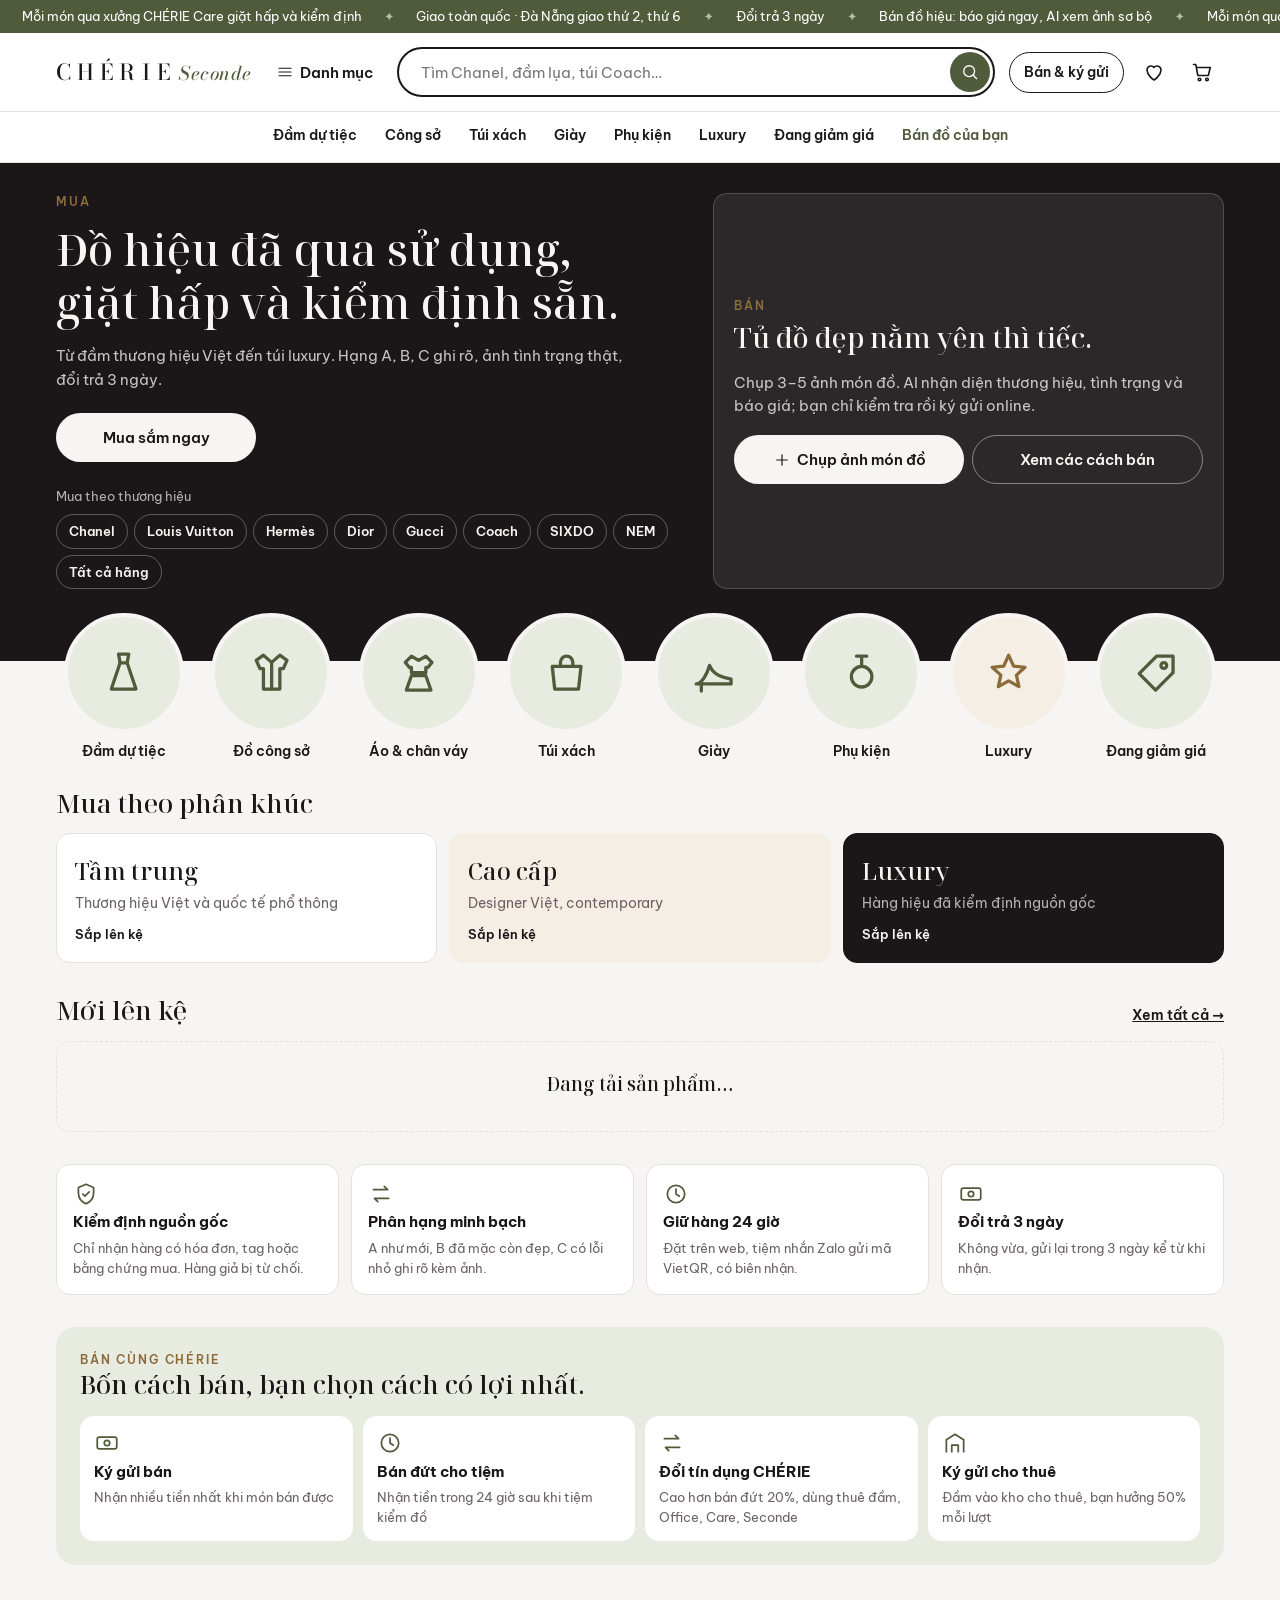
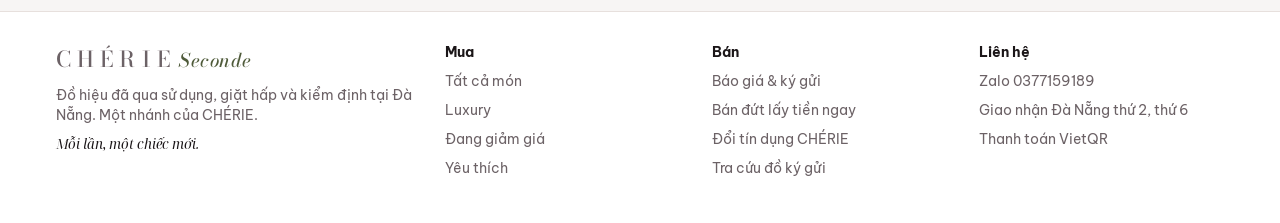
==== commit 1a3753b0: "Bán & ký gửi 4 bước: ảnh trước, AI nhận diện và điền sẵn, khách sửa; chọn thương hiệu dạng danh sách" ====
--- a/index.html
+++ b/index.html
@@ -12,7 +12,7 @@
 <meta property="og:description" content="Đầm đẹp đã qua một mùa tiệc, giá chỉ bằng một phần. Ký gửi đồ hiệu cùng CHÉRIE.">
 <meta property="og:url" content="https://2hand.cherie.io.vn/">
 <link rel="canonical" href="https://2hand.cherie.io.vn/">
-<link rel="stylesheet" href="seconde.css?v=4">
+<link rel="stylesheet" href="seconde.css?v=5">
 </head>
 <body>
 <div id="app"></div>
@@ -21,6 +21,6 @@
 <script>window.SC_MODE="shop";</script>
 <script src="config.js?v=2"></script>
 <script src="api.js?v=1"></script>
-<script src="app.js?v=6"></script>
+<script src="app.js?v=7"></script>
 </body>
 </html>
--- a/seconde.css
+++ b/seconde.css
@@ -444,3 +444,38 @@
 .kywrap{position:relative;border:1.5px dashed var(--line);border-radius:var(--r-sm);background:#fff}
 .kywrap canvas{display:block;width:100%;height:auto;aspect-ratio:10/3;touch-action:none;cursor:crosshair}
 .kywrap .btn{position:absolute;right:8px;top:8px}
+
+/* ---- Bán 4 bước (v3, 02/11) ---- */
+.stepper{grid-template-columns:repeat(4,minmax(0,1fr))}
+.stepper li b{display:block!important;white-space:nowrap;overflow:hidden;text-overflow:ellipsis;font-size:12.5px}
+.stepper li.xong b{color:var(--ink)}
+div.f{display:flex;flex-direction:column;gap:6px;font-size:13px;color:var(--muted);min-width:0}
+div.f > b{color:var(--ink)}
+.segs{display:flex;flex-wrap:wrap;gap:6px}
+.segs .chip,.bopts .chip{font-weight:500}
+.bopts{display:flex;flex-wrap:wrap;gap:6px;max-height:132px;overflow-y:auto;padding:2px;align-items:center}
+.bopts .chip.khac{border-style:dashed}
+.aitag{font-style:normal;font-size:10.5px;font-weight:700;letter-spacing:.02em;color:var(--wine);background:var(--wine-soft);border-radius:999px;padding:2px 7px;margin-left:4px;vertical-align:1px;white-space:nowrap}
+.aicard{display:flex;flex-direction:column;gap:10px;border:1px solid var(--line);border-radius:var(--r);padding:12px}
+.aihead{display:flex;gap:10px;align-items:center}
+.aihead b{font-size:16px;color:var(--ink)}
+.aibadge{flex:none;width:34px;height:34px;border-radius:999px;background:var(--wine);color:var(--bg);display:grid;place-items:center;font-weight:700;font-size:12px}
+.aimore summary{cursor:pointer;font-size:13.5px;font-weight:600;padding:4px 0}
+.aimore ul{margin:4px 0 6px;padding-left:18px;font-size:13px}
+.thieu{margin:0;text-align:right;min-height:1em}
+.thumbs{grid-template-columns:repeat(auto-fill,minmax(96px,1fr))}
+.thumbs .ph{aspect-ratio:1;border-radius:10px;overflow:hidden;background:var(--soft)}
+.thumbs .ph img{width:100%;height:100%;object-fit:cover;display:block}
+.thumbs .so{position:absolute;left:4px;top:4px;background:rgba(0,0,0,.6);color:#fff;border-radius:999px;font-size:11px;font-weight:700;min-width:20px;height:20px;display:grid;place-items:center}
+.drop.tile{aspect-ratio:1;padding:8px;justify-content:center;font-size:12.5px}
+.drop.tile b{color:var(--ink);font-size:13px;line-height:1.2}
+.shots{counter-reset:s}
+.qq{grid-template-columns:1fr 1fr}
+.filecta{position:relative;display:inline-flex;align-items:center;justify-content:center;gap:6px;cursor:pointer}
+.filecta input{position:absolute;inset:0;opacity:0;width:100%;cursor:pointer}
+.filecta .ico{width:18px;height:18px}
+.btn.ghostlight{background:transparent;color:var(--bg);border:1px solid color-mix(in srgb,var(--bg) 45%,transparent);text-align:center}
+@media (max-width:520px){.qq{grid-template-columns:1fr}}
+.fl{display:flex;align-items:center;flex-wrap:wrap;gap:4px}
+.fl .aitag{margin-left:2px}
+.brsel{color:var(--ink);font-weight:700;margin-left:4px}
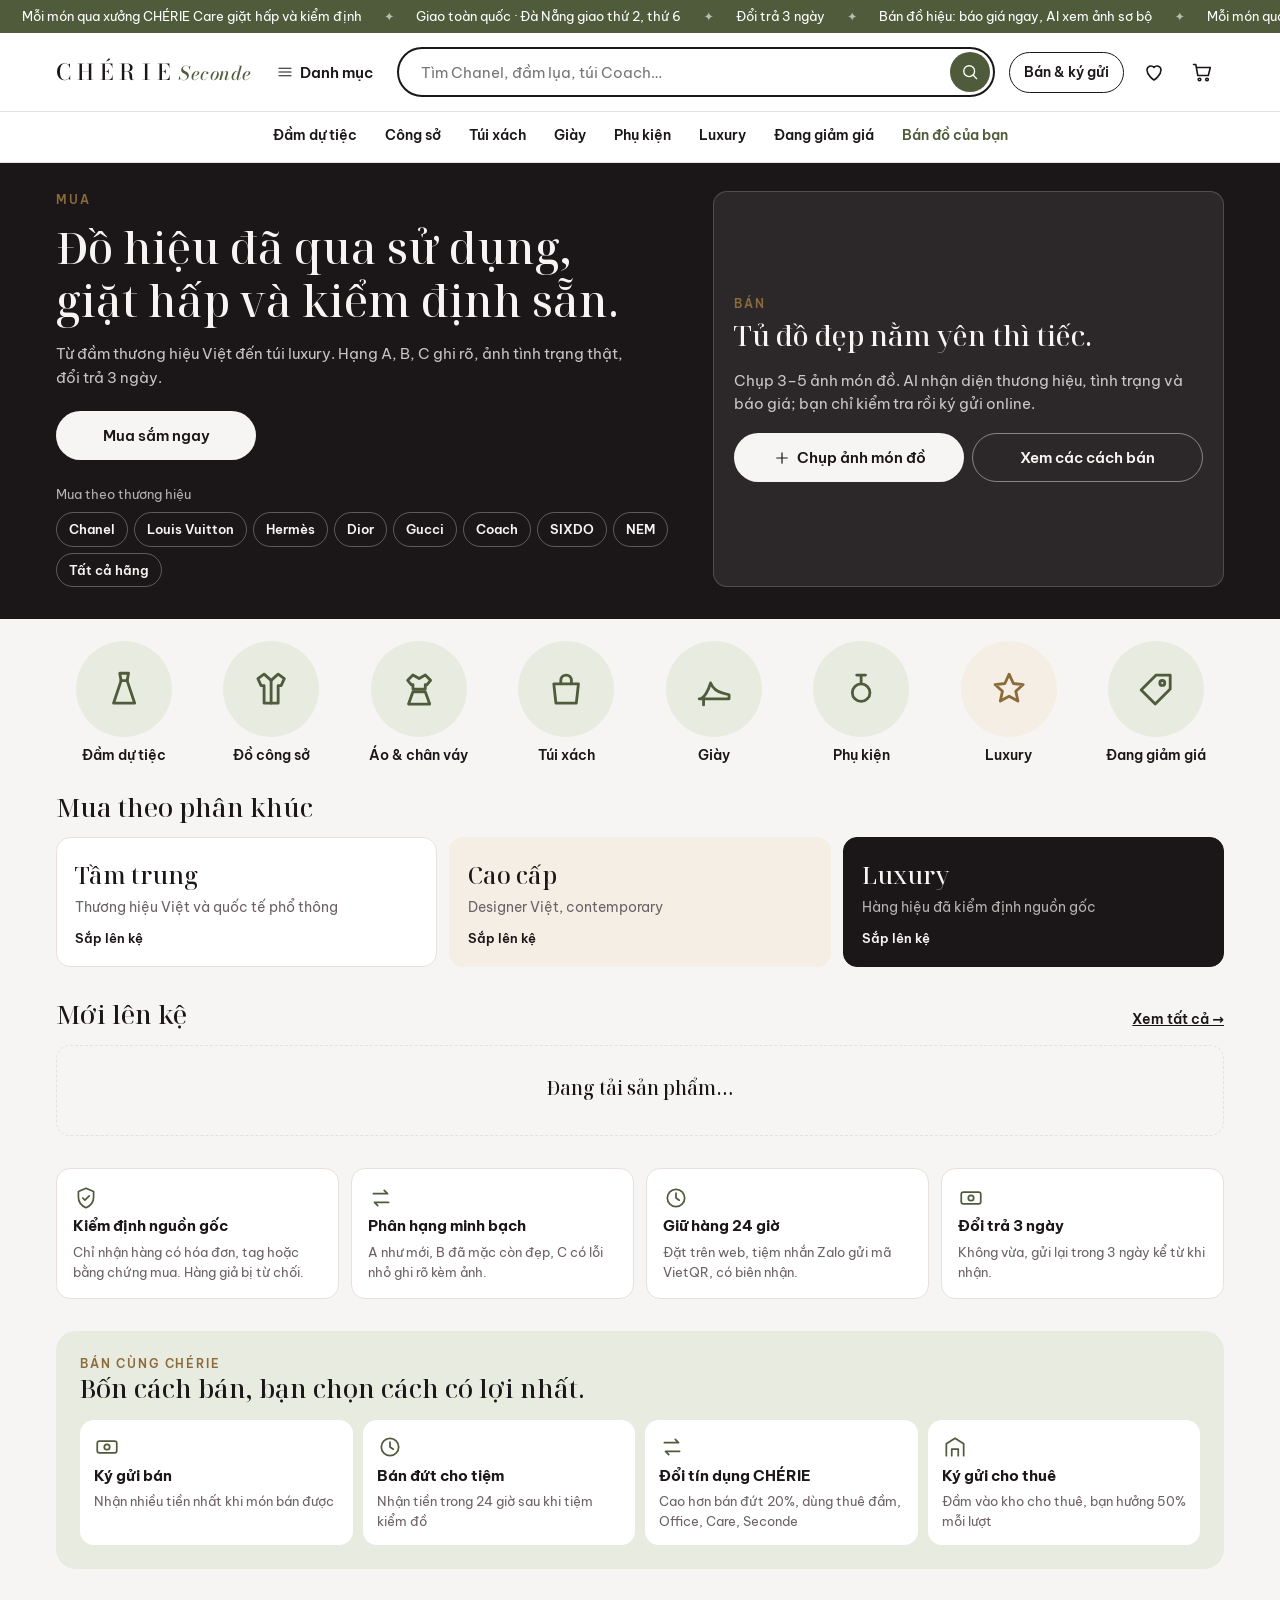
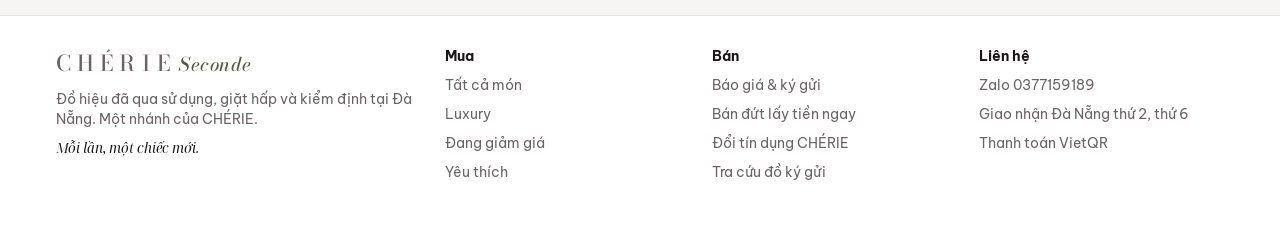
==== commit 5ad05b2a: "Sửa hiển thị chế độ tối: dải đầu trang và thẻ Luxury không đảo thành màu kem; danh mục tròn không đè" ====
--- a/index.html
+++ b/index.html
@@ -12,7 +12,7 @@
 <meta property="og:description" content="Đầm đẹp đã qua một mùa tiệc, giá chỉ bằng một phần. Ký gửi đồ hiệu cùng CHÉRIE.">
 <meta property="og:url" content="https://2hand.cherie.io.vn/">
 <link rel="canonical" href="https://2hand.cherie.io.vn/">
-<link rel="stylesheet" href="seconde.css?v=5">
+<link rel="stylesheet" href="seconde.css?v=8">
 </head>
 <body>
 <div id="app"></div>
@@ -21,6 +21,6 @@
 <script>window.SC_MODE="shop";</script>
 <script src="config.js?v=2"></script>
 <script src="api.js?v=1"></script>
-<script src="app.js?v=7"></script>
+<script src="app.js?v=10"></script>
 </body>
 </html>
--- a/seconde.css
+++ b/seconde.css
@@ -479,3 +479,34 @@
 .fl{display:flex;align-items:center;flex-wrap:wrap;gap:4px}
 .fl .aitag{margin-left:2px}
 .brsel{color:var(--ink);font-weight:700;margin-left:4px}
+/* Xác minh danh tính (02/11 14:50) */
+.drop.idtile{aspect-ratio:1.6;padding:10px;justify-content:center;position:relative;overflow:hidden;gap:6px}
+.drop.idtile img{position:absolute;inset:0;width:100%;height:100%;object-fit:cover;opacity:.55}
+.drop.idtile b{position:relative;color:var(--ink);font-size:13.5px;background:color-mix(in srgb,var(--surface) 80%,transparent);padding:3px 8px;border-radius:999px}
+.drop.idtile.off{opacity:.55;cursor:not-allowed}
+.huongdan{margin:0;padding-left:18px;color:var(--muted);display:grid;gap:2px}
+/* Bán 6 bước (02/11 15:15) */
+.stepper{grid-template-columns:repeat(6,minmax(0,1fr))}
+.stepper li.now{grid-column:1/-1;font-size:13.5px;color:var(--muted);display:none}
+.stepper li.now::before{display:none}
+.stepper li.now b{display:inline!important;color:var(--ink);font-size:13.5px}
+@media (max-width:760px){.stepper li:not(.now) b{display:none!important}.stepper li.now{display:block}}
+
+/* ---- Sửa hiển thị chế độ tối (02/11 17:15) ----
+   Dải đầu trang và thẻ Luxury là khối "đảo màu": chế độ sáng nền tối chữ sáng. Chế độ tối giữ nền tối (không đảo thành kem). */
+@media (prefers-color-scheme:dark){:root:not([data-theme="light"]) :is(.band,.tier.luxury){--ink:#221B1D;--bg:#F2ECEA}
+  :root:not([data-theme="light"]) .band{border-bottom:1px solid #2E2528}
+  :root:not([data-theme="light"]) .tier.luxury{border-color:var(--gold)!important}}
+:root[data-theme="dark"] :is(.band,.tier.luxury){--ink:#221B1D;--bg:#F2ECEA}
+:root[data-theme="dark"] .band{border-bottom:1px solid #2E2528}
+:root[data-theme="dark"] .tier.luxury{border-color:var(--gold)!important}
+/* Danh mục tròn: không đè lên dải đầu trang nữa, nhỏ gọn trên điện thoại */
+.band{padding-block:28px 32px}
+.cats{margin-top:22px!important}
+.circ{border:0;max-width:96px}
+@media (max-width:899px){.circ{max-width:68px}.circ .cico{width:26px;height:26px}.cat{font-size:12.5px;gap:6px}}
+/* Khung ký luôn là "giấy trắng"; nút Ký lại đọc được ở cả hai chế độ */
+.kywrap canvas{background:#fff}
+.kywrap .btn{background:#fff;color:#1B1618;border-color:#D9D2CF}
+/* Điện thoại: bên dưới các bước chỉ giữ thẻ Tóm tắt, bỏ thẻ Phí ký gửi và Tra cứu lặp lại ở mọi bước */
+@media (max-width:820px){.sellside > :not(:first-child){display:none}}
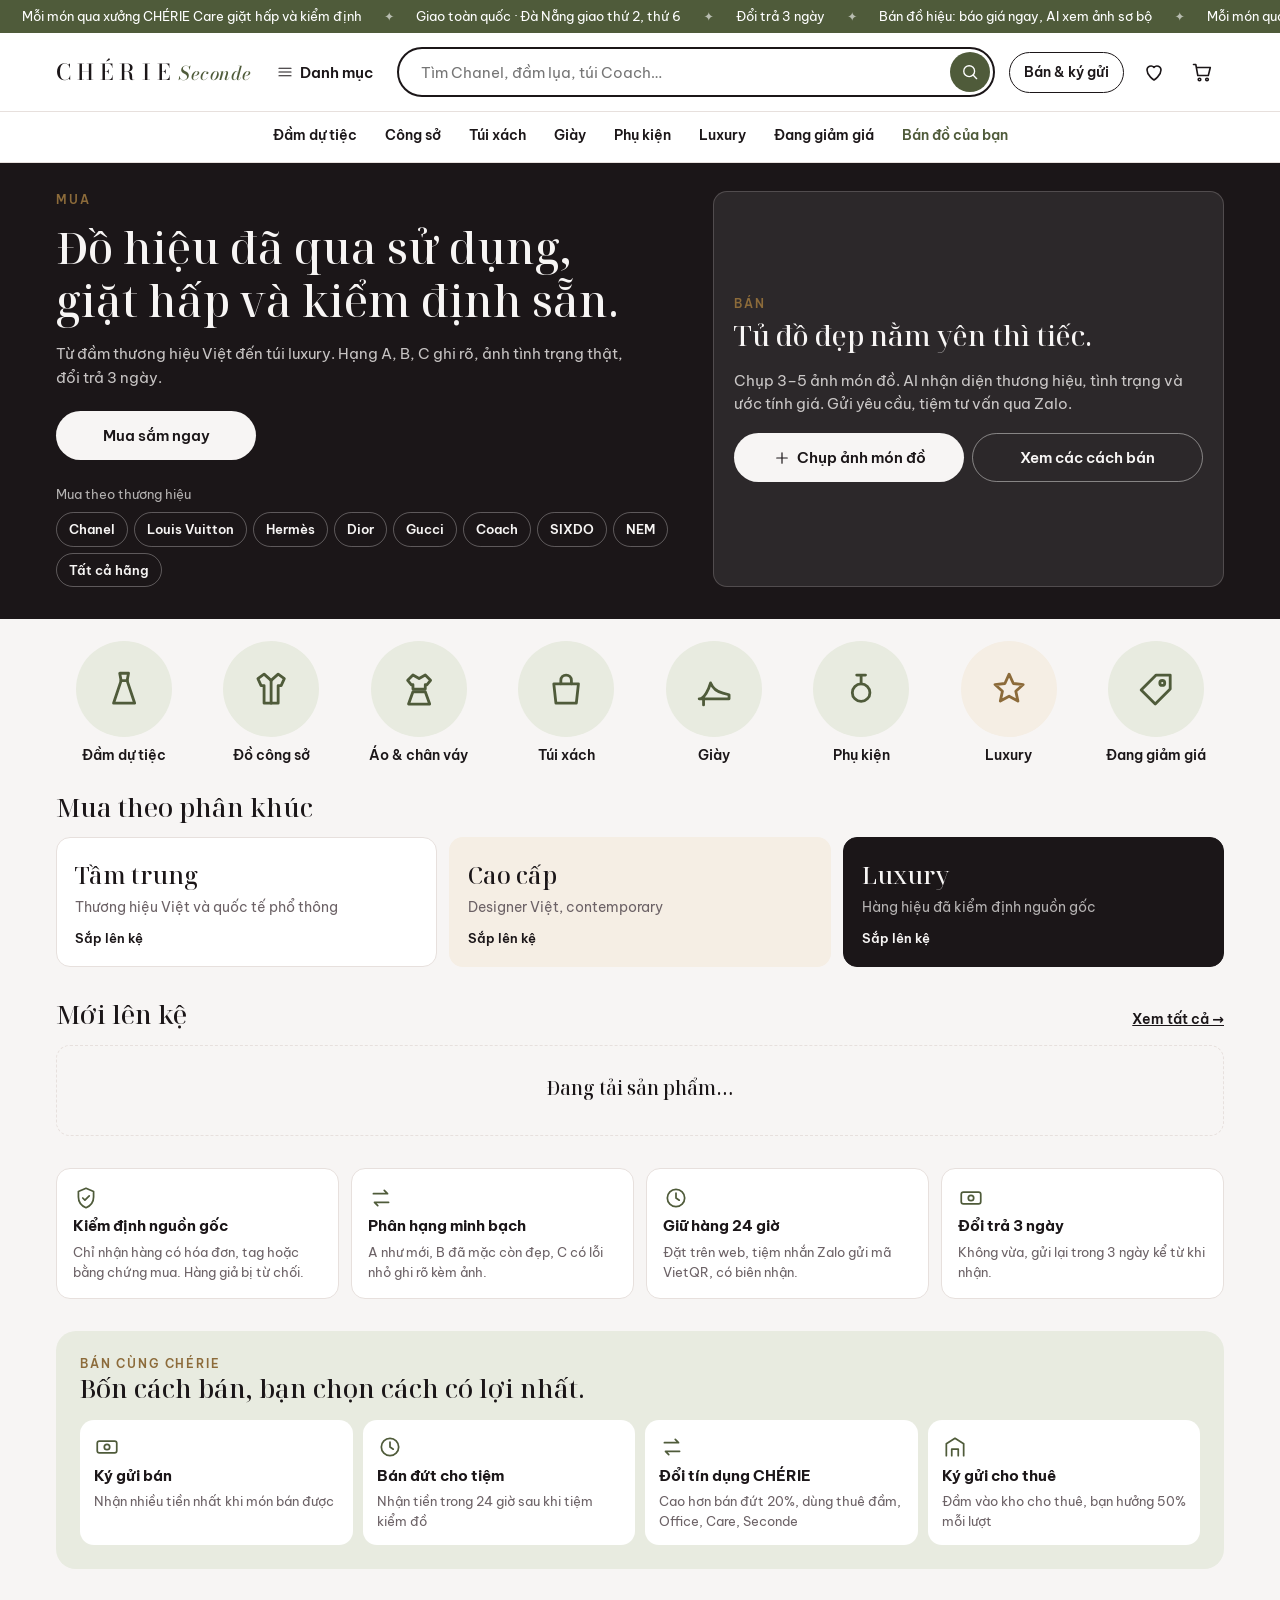
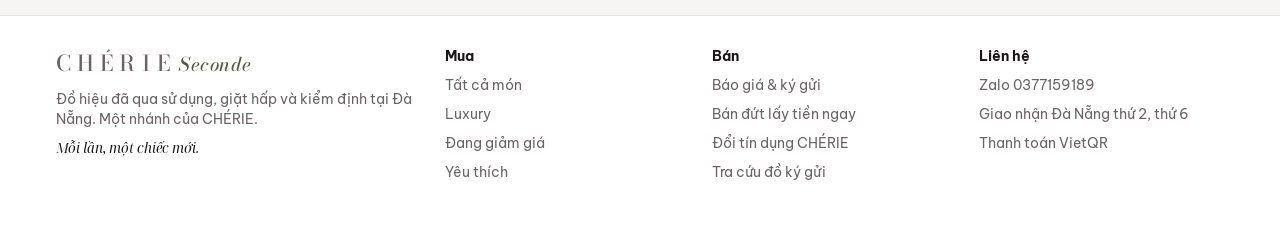
==== commit c8cb065c: "Quy trình mới: web chỉ định giá và gửi yêu cầu; nhân viên tư vấn bằng mẫu tin Zalo, chốt giá, tạo li" ====
--- a/index.html
+++ b/index.html
@@ -12,7 +12,7 @@
 <meta property="og:description" content="Đầm đẹp đã qua một mùa tiệc, giá chỉ bằng một phần. Ký gửi đồ hiệu cùng CHÉRIE.">
 <meta property="og:url" content="https://2hand.cherie.io.vn/">
 <link rel="canonical" href="https://2hand.cherie.io.vn/">
-<link rel="stylesheet" href="seconde.css?v=8">
+<link rel="stylesheet" href="seconde.css?v=10">
 </head>
 <body>
 <div id="app"></div>
@@ -20,7 +20,7 @@
 <div id="toast" class="toast" hidden role="status"></div>
 <script>window.SC_MODE="shop";</script>
 <script src="config.js?v=2"></script>
-<script src="api.js?v=1"></script>
-<script src="app.js?v=10"></script>
+<script src="api.js?v=2"></script>
+<script src="app.js?v=12"></script>
 </body>
 </html>
--- a/seconde.css
+++ b/seconde.css
@@ -510,3 +510,32 @@
 .kywrap .btn{background:#fff;color:#1B1618;border-color:#D9D2CF}
 /* Điện thoại: bên dưới các bước chỉ giữ thẻ Tóm tắt, bỏ thẻ Phí ký gửi và Tra cứu lặp lại ở mọi bước */
 @media (max-width:820px){.sellside > :not(:first-child){display:none}}
+.drop.tile.wide{grid-column:1/-1;aspect-ratio:auto;padding:32px 16px}
+/* ---- 02/11 17:40: quy trình mới ---- */
+.stepper{grid-template-columns:repeat(var(--n,6),minmax(0,1fr))}
+.idgrid{display:grid;gap:10px;grid-template-columns:1fr 1fr}
+.idgrid.n1{grid-template-columns:1fr}
+.idgrid .drop.idtile{aspect-ratio:1.4;padding:8px}
+.idgrid .drop.idtile b{font-size:12.5px}
+.idgrid.n1 .drop.idtile{aspect-ratio:1.8}
+/* iOS: ô ngày không tràn khung, chữ căn trái */
+input[type="date"]{-webkit-appearance:none;appearance:none;display:block;min-width:0;max-width:100%;min-height:44px;text-align:left}
+input[type="date"]::-webkit-date-and-time-value{text-align:left}
+.steplist{margin:0;padding:0;list-style:none;counter-reset:n;display:grid;gap:10px}
+.steplist li{counter-increment:n;display:grid;grid-template-columns:28px 1fr;column-gap:10px}
+.steplist li::before{content:counter(n);grid-row:span 2;width:28px;height:28px;border-radius:999px;background:var(--wine-soft);color:var(--wine);display:grid;place-items:center;font-weight:700;font-size:13px}
+.steplist li span{font-size:13.5px;color:var(--muted)}
+.tdline{list-style:none;margin:0;padding:0;display:grid;gap:0}
+.tdline li{position:relative;padding:0 0 16px 28px;display:flex;flex-direction:column;gap:3px;font-size:14px}
+.tdline li::before{content:"";position:absolute;left:6px;top:4px;width:12px;height:12px;border-radius:999px;border:2px solid var(--line);background:var(--surface)}
+.tdline li::after{content:"";position:absolute;left:12px;top:20px;bottom:0;width:2px;background:var(--line)}
+.tdline li:last-child::after{display:none}
+.tdline li.xong::before{background:var(--wine);border-color:var(--wine)}
+.tdline li.xong::after{background:var(--wine)}
+.tdline li span{font-size:13px}
+.tdanh{display:flex;gap:6px;flex-wrap:wrap;margin-top:4px}
+.tdanh img{width:72px;height:72px;object-fit:cover;border-radius:8px;display:block}
+.tplist{display:grid;gap:8px}
+.tplist button{all:unset;box-sizing:border-box;cursor:pointer;border:1px solid var(--line);border-radius:var(--r-sm);padding:10px 12px;display:flex;flex-direction:column;gap:2px;background:var(--surface)}
+.tplist button span{font-size:12.5px;color:var(--muted)}
+.linkbox{display:flex;gap:6px;align-items:center;background:var(--soft);border-radius:var(--r-sm);padding:8px 10px;font-size:13px;word-break:break-all}
